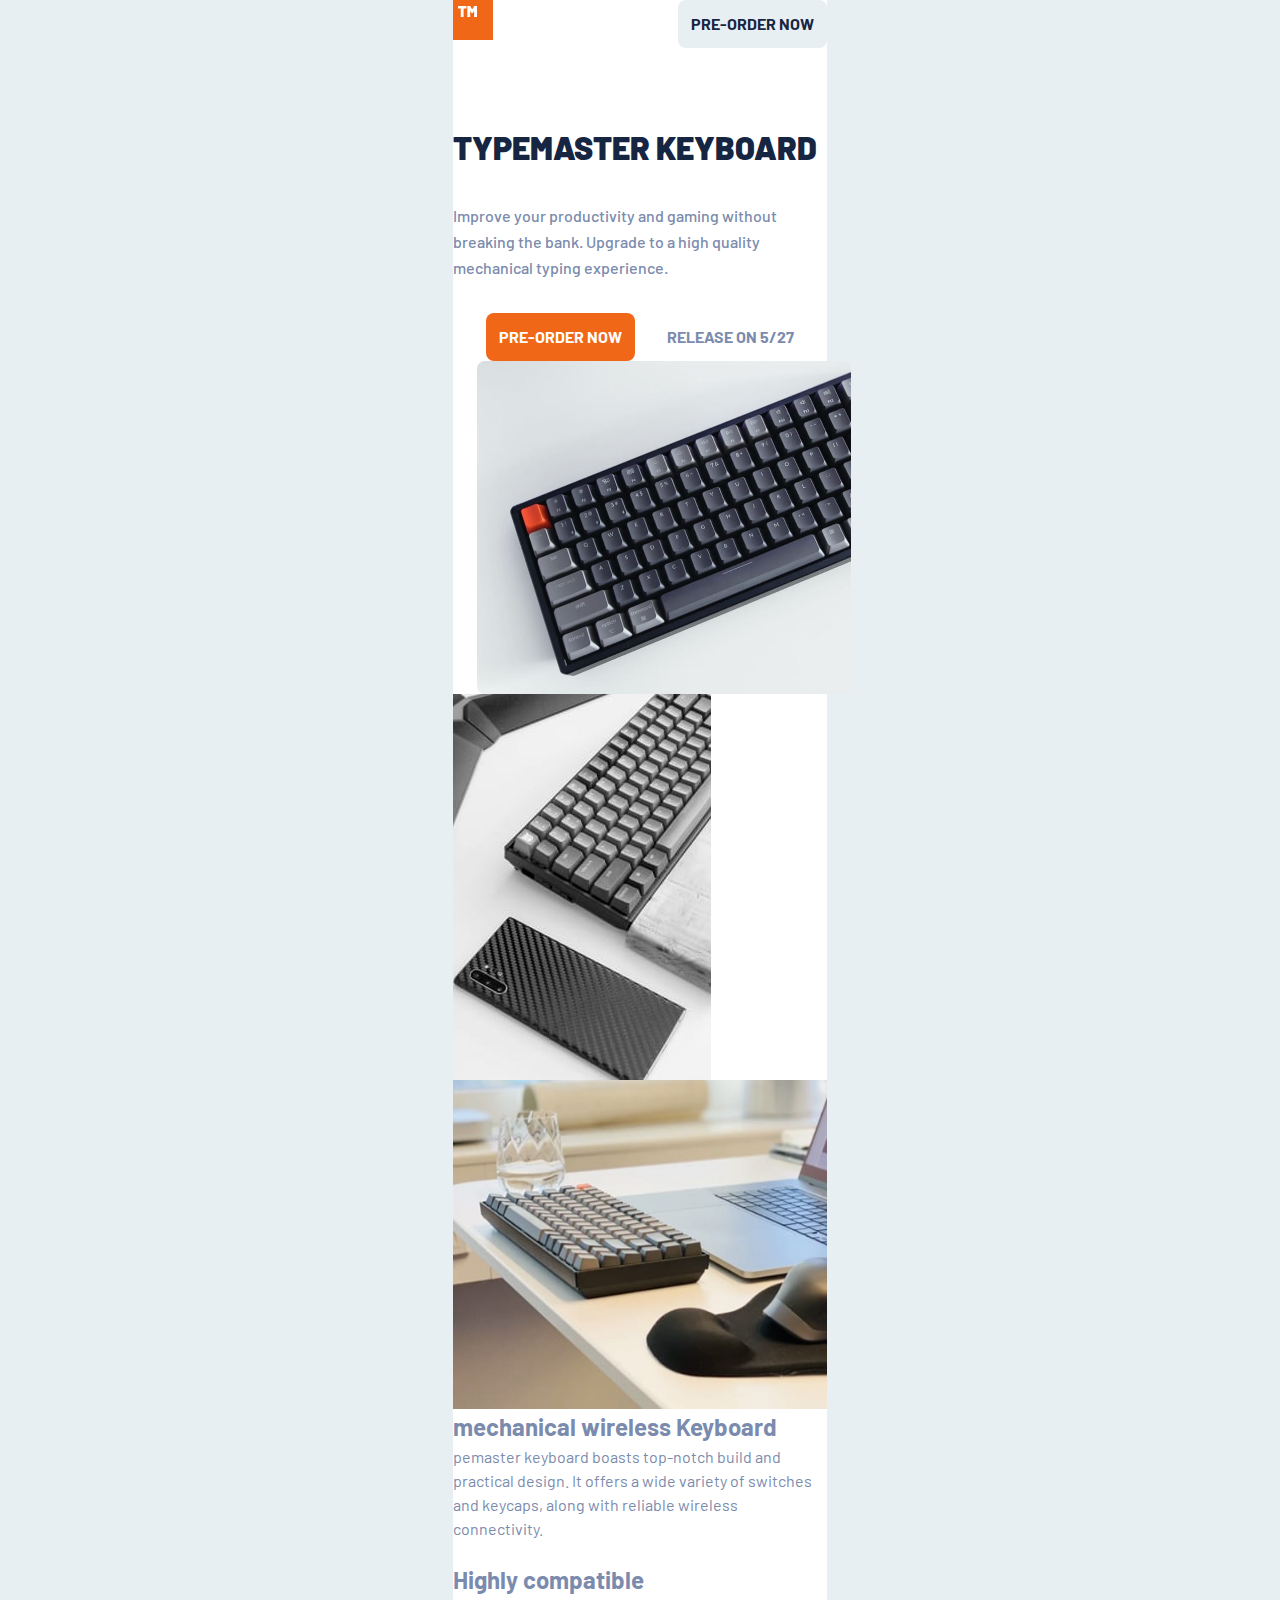
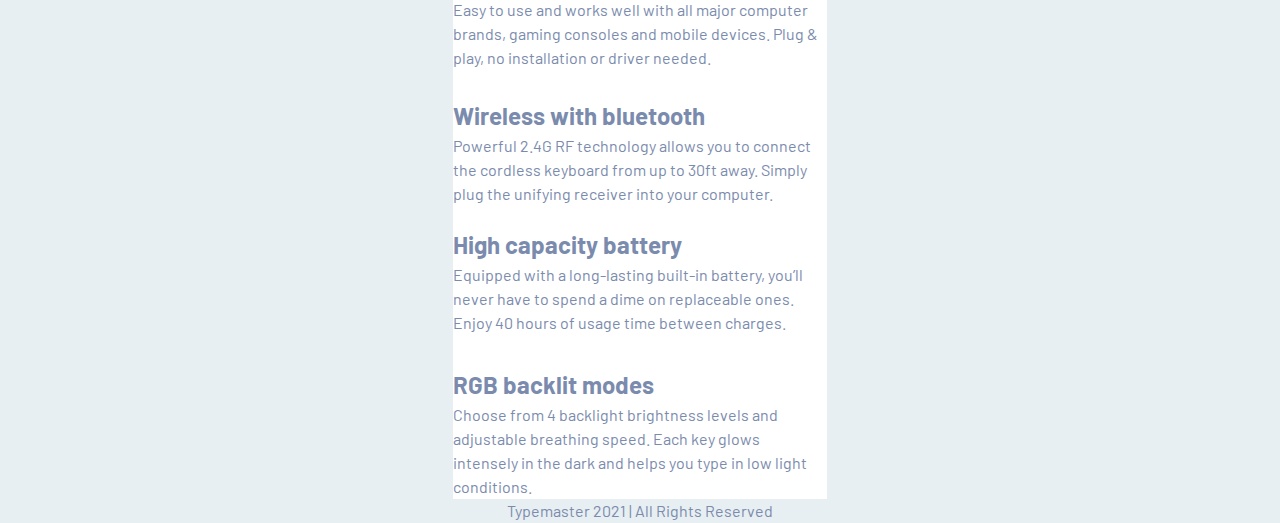
==== starter-code/index.html @ e48841d2 "Initial commit" ====
<!DOCTYPE html>
<html lang="en">
  <head>
    <meta charset="UTF-8" />
    <meta name="viewport" content="width=device-width, initial-scale=1.0" />

    <link
      rel="icon"
      type="image/png"
      sizes="32x32"
      href="./assets/favicon-32x32.png"
    />

    <!-- Google fonts -->
    <link rel="preconnect" href="https://fonts.googleapis.com" />
    <link rel="preconnect" href="https://fonts.gstatic.com" crossorigin />
    <link
      href="https://fonts.googleapis.com/css2?family=Barlow:wght@500;700;900&display=swap"
      rel="stylesheet"
    />

    <link rel="stylesheet" href="style.css" />
    <title>Frontend Mentor | Typemaster pre-launch landing page</title>
  </head>
  <body>
    <main>
      <header>
        <div class="header-container">
          <img class="site-logo" src="./assets/shared/logo.svg" alt="" />
          <a class="preorder-link" href="#">Pre-order now</a>
        </div>
      </header>

      <div class="into-container">
        <h1 class="page-title">Typemaster keyboard</h1>
        <p class="page-description">
          Improve your productivity and gaming without breaking the bank.
          Upgrade to a high quality mechanical typing experience.
        </p>
        <div class="order-flex-group">
          <button class="pre-order__button">Pre-order now</button>
          <p class="release-date__text">Release on 5/27</p>
        </div>
        <div class="mechanical-image-container">
          <picture>
            <img
              class="mechanical-keyboard-image"
              src="./assets/mobile/image-keyboard.jpg"
              alt=""
            />
          </picture>
        </div>
      </div>

      <div class="description">
        <picture>
          <img
            class="image-phone"
            src="./assets/mobile/image-phone-and-keyboard.jpg"
            alt=""
          />
        </picture>
        <picture>
          <img
            class="image-glass"
            src="./assets/mobile/image-glass-and-keyboard.jpg"
            alt=""
          />
        </picture>

        <h2>mechanical wireless Keyboard</h2>
        <p>
          pemaster keyboard boasts top-notch build and practical design. It
          offers a wide variety of switches and keycaps, along with reliable
          wireless connectivity.
        </p>
      </div>
      <div class="more-description">
        <div class="compatible">
          <img
            class="compatible-image"
            src="./assets/shared/icon-compatible.svg"
            alt=""
          />
          <h2>Highly compatible</h2>
          <p>
            Easy to use and works well with all major computer brands, gaming
            consoles and mobile devices. Plug & play, no installation or driver
            needed.
          </p>
        </div>

        <div class="bluetooth">
          <img
            class="bluetooth-image"
            src="./assets/shared/icon-bluetooth.svg"
            alt=""
          />
          <h2>Wireless with bluetooth</h2>
          <p>
            Powerful 2.4G RF technology allows you to connect the cordless
            keyboard from up to 30ft away. Simply plug the unifying receiver
            into your computer.
          </p>
        </div>

        <div class="battery">
          <img
            class="battery-image"
            src="./assets/shared/icon-battery.svg"
            alt=""
          />
          <h2>High capacity battery</h2>
          <p>
            Equipped with a long-lasting built-in battery, you’ll never have to
            spend a dime on replaceable ones.  Enjoy 40 hours of usage time
            between charges.
          </p>
        </div>

        <div class="modes">
          <img
            class="baclit-mode-image"
            src="./assets/shared/icon-light.svg"
            alt=""
          />
          <h2>RGB backlit modes</h2>
          <p>
            Choose from 4 backlight brightness levels and adjustable breathing
            speed. Each key glows intensely in the dark and helps you type in
            low light conditions.
          </p>
        </div>
      </div>
    </main>
  </body>

  <footer>Typemaster 2021 | All Rights Reserved</footer>
</html>
---- starter-code/style.css ----
:root {
  --color-orange: #f16718;
  --color-orange-light: #ff9b62;
  --color-deep-blue: #162542;
  --color-deep-blue-light: #7b8bad;
  --color-grey: #e8eff2;
  --color-white: #ffffff;
  --font-family: "Barlow", sans-serif;
}

/*
  1. Use a more-intuitive box-sizing model.
*/
*,
*::before,
*::after {
  box-sizing: border-box;
}
/*
  2. Remove default margin
*/
* {
  margin: 0;
}
/*
  Typographic tweaks!
  3. Add accessible line-height
  4. Improve text rendering
*/
body {
  line-height: 1.5;
  -webkit-font-smoothing: antialiased;
}
/*
  5. Improve media defaults
*/
img,
picture,
video,
canvas,
svg {
  display: block;
  max-width: 100%;
}
/*
  6. Remove built-in form typography styles
*/
input,
button,
textarea,
select {
  font: inherit;
}
/*
  7. Avoid text overflows
*/
p,
h1,
h2,
h3,
h4,
h5,
h6 {
  overflow-wrap: break-word;
  font-style: normal;
}

body {
  font-family: var(--font-family);
  color: var(--color-deep-blue-light);
  background-color: var(--color-grey);
  display: flex;
  flex-direction: column;
  align-items: center;
  justify-content: center;
  /* margin: 2rem; */
}

main {
  max-width: 23.4rem;
  background-color: var(--color-white);
  /* padding: 1rem; */
}

.preorder-link {
  text-decoration: none;
  border-radius: 0.5rem;
  background-color: var(--color-grey);
  color: #162542;
  font-family: var(--font-family);
  font-size: 1rem;
  font-weight: 700;
  line-height: 1.625rem;
  text-transform: uppercase;
  padding: 0.69rem 0.81rem;
}

.header-container {
  display: flex;
  justify-content: space-between;
}

.site-logo {
  width: 2.5rem;
  height: 2.5rem;
}

.page-title {
  color: var(--color-deep-blue);
  font-family: var(--font-family);
  font-style: normal;
  font-weight: 900;
  line-height: 3rem;
  text-transform: uppercase;
  margin-top: 4.69rem;
}

.page-description {
  font-family: var(--font-family);
  font-size: 1rem;
  font-style: normal;
  font-weight: 500;
  line-height: 1.625rem;
  margin-top: 2rem;
}

.order-flex-group {
  display: flex;
  justify-content: center;
  align-items: center;
  gap: 2rem;
  margin-top: 2rem;
}

.pre-order__button {
  color: var(--color-white);
  border-radius: 0.5rem;
  background-color: var(--color-orange);
  text-decoration: none;
  text-transform: uppercase;
  font-size: 1rem;
  font-style: normal;
  border: none;
  font-weight: 700;
  line-height: 1.625rem;
  padding: 0.69em 0.81em;
}

.release-date__text {
  color: var(--color-deep-blue-light);
  font-size: 1rem;
  font-weight: 700;
  line-height: 1.625rem;
  text-transform: uppercase;
}

.mechanical-keyboard-image {
  height: auto;
  border-radius: 0.5rem;
  margin-left: 1.5rem;
}

.mechanical-image-container {
  margin-right: 0rem;
}
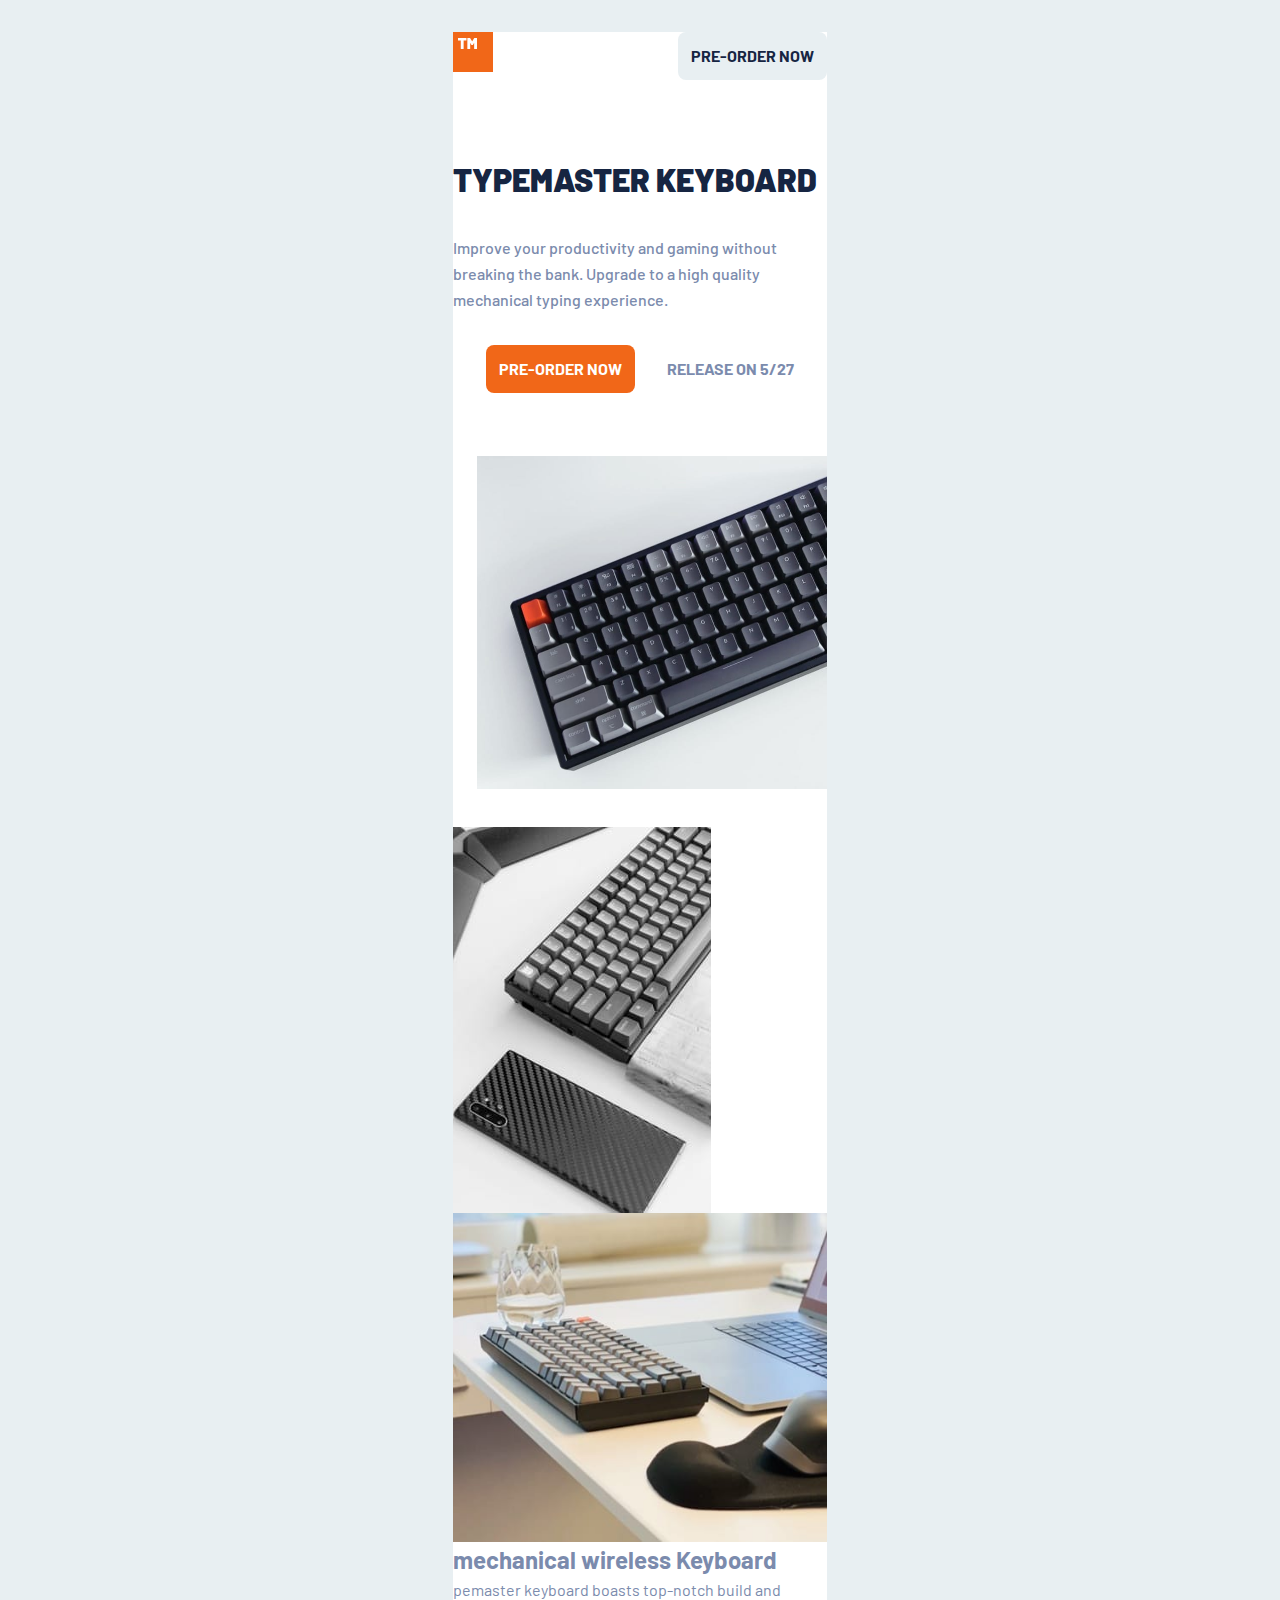
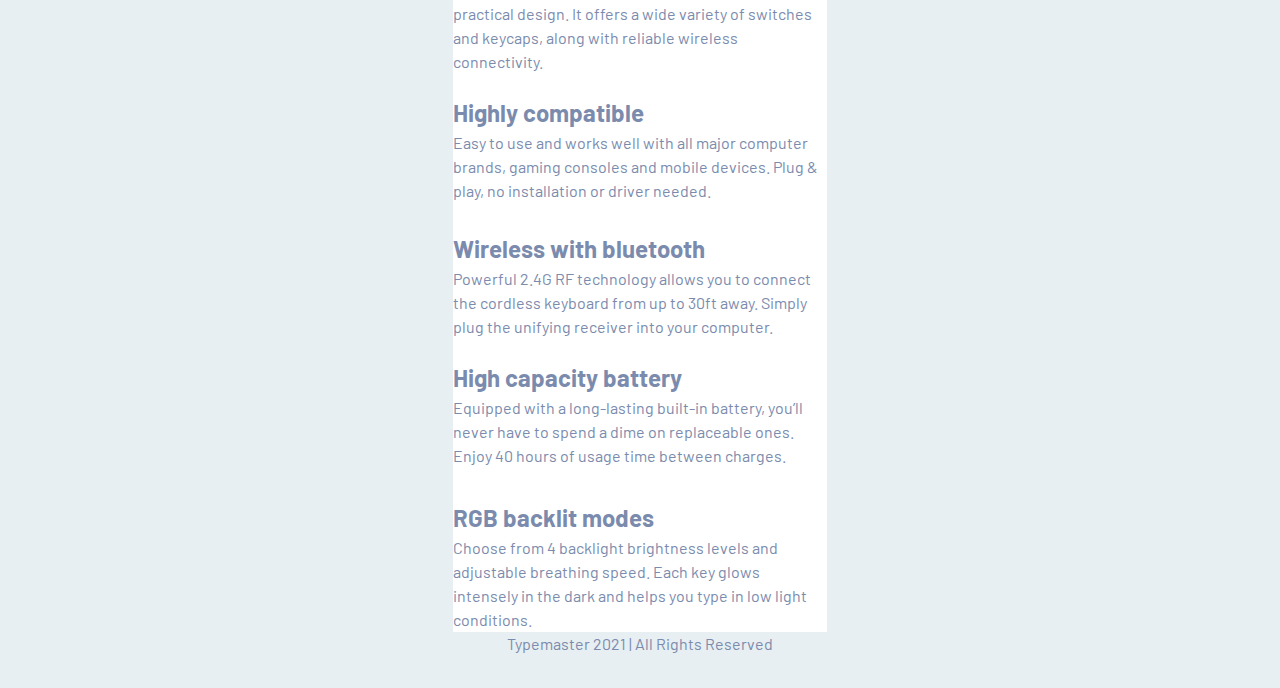
==== commit aff7d2d5: "Add margin clip to glass-keyboard image" ====
--- a/starter-code/index.html
+++ b/starter-code/index.html
@@ -23,116 +23,118 @@
     <title>Frontend Mentor | Typemaster pre-launch landing page</title>
   </head>
   <body>
-    <main>
-      <header>
-        <div class="header-container">
-          <img class="site-logo" src="./assets/shared/logo.svg" alt="" />
-          <a class="preorder-link" href="#">Pre-order now</a>
-        </div>
-      </header>
+    <div class="content-container">
+      <main>
+        <header>
+          <div class="header-container">
+            <img class="site-logo" src="./assets/shared/logo.svg" alt="" />
+            <a class="preorder-link" href="#">Pre-order now</a>
+          </div>
+        </header>
 
-      <div class="into-container">
-        <h1 class="page-title">Typemaster keyboard</h1>
-        <p class="page-description">
-          Improve your productivity and gaming without breaking the bank.
-          Upgrade to a high quality mechanical typing experience.
-        </p>
-        <div class="order-flex-group">
-          <button class="pre-order__button">Pre-order now</button>
-          <p class="release-date__text">Release on 5/27</p>
+        <div class="intro-container">
+          <h1 class="page-title">Typemaster keyboard</h1>
+          <p class="page-description">
+            Improve your productivity and gaming without breaking the bank.
+            Upgrade to a high quality mechanical typing experience.
+          </p>
+          <div class="order-flex-group">
+            <button class="pre-order__button">Pre-order now</button>
+            <p class="release-date__text">Release on 5/27</p>
+          </div>
         </div>
         <div class="mechanical-image-container">
           <picture>
             <img
-              class="mechanical-keyboard-image"
+              class="mechanical-keyboard-image myImage"
               src="./assets/mobile/image-keyboard.jpg"
               alt=""
             />
           </picture>
         </div>
-      </div>
 
-      <div class="description">
-        <picture>
-          <img
-            class="image-phone"
-            src="./assets/mobile/image-phone-and-keyboard.jpg"
-            alt=""
-          />
-        </picture>
-        <picture>
-          <img
-            class="image-glass"
-            src="./assets/mobile/image-glass-and-keyboard.jpg"
-            alt=""
-          />
-        </picture>
+        <div class="description">
+          <picture>
+            <img
+              class="image-phone"
+              src="./assets/mobile/image-phone-and-keyboard.jpg"
+              alt=""
+            />
+          </picture>
+          <picture>
+            <img
+              class="image-glass"
+              src="./assets/mobile/image-glass-and-keyboard.jpg"
+              alt=""
+            />
+          </picture>
 
-        <h2>mechanical wireless Keyboard</h2>
-        <p>
-          pemaster keyboard boasts top-notch build and practical design. It
-          offers a wide variety of switches and keycaps, along with reliable
-          wireless connectivity.
-        </p>
-      </div>
-      <div class="more-description">
-        <div class="compatible">
-          <img
-            class="compatible-image"
-            src="./assets/shared/icon-compatible.svg"
-            alt=""
-          />
-          <h2>Highly compatible</h2>
+          <h2>mechanical wireless Keyboard</h2>
           <p>
-            Easy to use and works well with all major computer brands, gaming
-            consoles and mobile devices. Plug & play, no installation or driver
-            needed.
+            pemaster keyboard boasts top-notch build and practical design. It
+            offers a wide variety of switches and keycaps, along with reliable
+            wireless connectivity.
           </p>
         </div>
+        <div class="more-description">
+          <div class="compatible">
+            <img
+              class="compatible-image"
+              src="./assets/shared/icon-compatible.svg"
+              alt=""
+            />
+            <h2>Highly compatible</h2>
+            <p>
+              Easy to use and works well with all major computer brands, gaming
+              consoles and mobile devices. Plug & play, no installation or
+              driver needed.
+            </p>
+          </div>
 
-        <div class="bluetooth">
-          <img
-            class="bluetooth-image"
-            src="./assets/shared/icon-bluetooth.svg"
-            alt=""
-          />
-          <h2>Wireless with bluetooth</h2>
-          <p>
-            Powerful 2.4G RF technology allows you to connect the cordless
-            keyboard from up to 30ft away. Simply plug the unifying receiver
-            into your computer.
-          </p>
+          <div class="bluetooth">
+            <img
+              class="bluetooth-image"
+              src="./assets/shared/icon-bluetooth.svg"
+              alt=""
+            />
+            <h2>Wireless with bluetooth</h2>
+            <p>
+              Powerful 2.4G RF technology allows you to connect the cordless
+              keyboard from up to 30ft away. Simply plug the unifying receiver
+              into your computer.
+            </p>
+          </div>
+
+          <div class="battery">
+            <img
+              class="battery-image"
+              src="./assets/shared/icon-battery.svg"
+              alt=""
+            />
+            <h2>High capacity battery</h2>
+            <p>
+              Equipped with a long-lasting built-in battery, you’ll never have
+              to spend a dime on replaceable ones.  Enjoy 40 hours of usage time
+              between charges.
+            </p>
+          </div>
+
+          <div class="modes">
+            <img
+              class="baclit-mode-image"
+              src="./assets/shared/icon-light.svg"
+              alt=""
+            />
+            <h2>RGB backlit modes</h2>
+            <p>
+              Choose from 4 backlight brightness levels and adjustable breathing
+              speed. Each key glows intensely in the dark and helps you type in
+              low light conditions.
+            </p>
+          </div>
         </div>
-
-        <div class="battery">
-          <img
-            class="battery-image"
-            src="./assets/shared/icon-battery.svg"
-            alt=""
-          />
-          <h2>High capacity battery</h2>
-          <p>
-            Equipped with a long-lasting built-in battery, you’ll never have to
-            spend a dime on replaceable ones.  Enjoy 40 hours of usage time
-            between charges.
-          </p>
-        </div>
-
-        <div class="modes">
-          <img
-            class="baclit-mode-image"
-            src="./assets/shared/icon-light.svg"
-            alt=""
-          />
-          <h2>RGB backlit modes</h2>
-          <p>
-            Choose from 4 backlight brightness levels and adjustable breathing
-            speed. Each key glows intensely in the dark and helps you type in
-            low light conditions.
-          </p>
-        </div>
-      </div>
-    </main>
+      </main>
+    </div>
   </body>
 
   <footer>Typemaster 2021 | All Rights Reserved</footer>
--- a/starter-code/style.css
+++ b/starter-code/style.css
@@ -8,32 +8,21 @@
   --font-family: "Barlow", sans-serif;
 }
 
-/*
-  1. Use a more-intuitive box-sizing model.
-*/
 *,
 *::before,
 *::after {
   box-sizing: border-box;
 }
-/*
-  2. Remove default margin
-*/
+
 * {
   margin: 0;
 }
-/*
-  Typographic tweaks!
-  3. Add accessible line-height
-  4. Improve text rendering
-*/
+
 body {
   line-height: 1.5;
   -webkit-font-smoothing: antialiased;
 }
-/*
-  5. Improve media defaults
-*/
+
 img,
 picture,
 video,
@@ -42,18 +31,14 @@
   display: block;
   max-width: 100%;
 }
-/*
-  6. Remove built-in form typography styles
-*/
+
 input,
 button,
 textarea,
 select {
   font: inherit;
 }
-/*
-  7. Avoid text overflows
-*/
+
 p,
 h1,
 h2,
@@ -73,13 +58,18 @@
   flex-direction: column;
   align-items: center;
   justify-content: center;
-  /* margin: 2rem; */
+  margin: 2rem;
 }
+/* 
+main {
+  padding: 1.5rem;
+} */
 
-main {
+.content-container {
   max-width: 23.4rem;
   background-color: var(--color-white);
-  /* padding: 1rem; */
+  overflow-x: clip;
+  overflow-clip-margin: content-box;
 }
 
 .preorder-link {
@@ -154,12 +144,33 @@
   text-transform: uppercase;
 }
 
-.mechanical-keyboard-image {
+/* .intro-container {
+  display: flex;
+  flex-direction: column;
+  gap: 6.4rem;
+} */
+
+/* .mechanical-keyboard-image {
   height: auto;
-  border-radius: 0.5rem;
-  margin-left: 1.5rem;
+  max-width: 20.25rem;
+  min-height: 20.6875rem;
+  border-radius: 2.4rem;
 }
 
-.mechanical-image-container {
-  margin-right: 0rem;
+.myImage {
+  overflow: clip;
+  overflow-clip-margin: content-box 2.4rem;
+  object-fit: cover;
 }
+
+img {
+  overflow-clip-margin: content-box;
+  overflow: clip;
+} */
+
+.mechanical-keyboard-image {
+  margin: 3.9rem 0 2.4rem 1.5rem;
+  border-top-left-radius: 1.25rem;
+  border-bottom-left-radius: 1.25rem;
+  overflow-clip-margin: 20px;
+}
